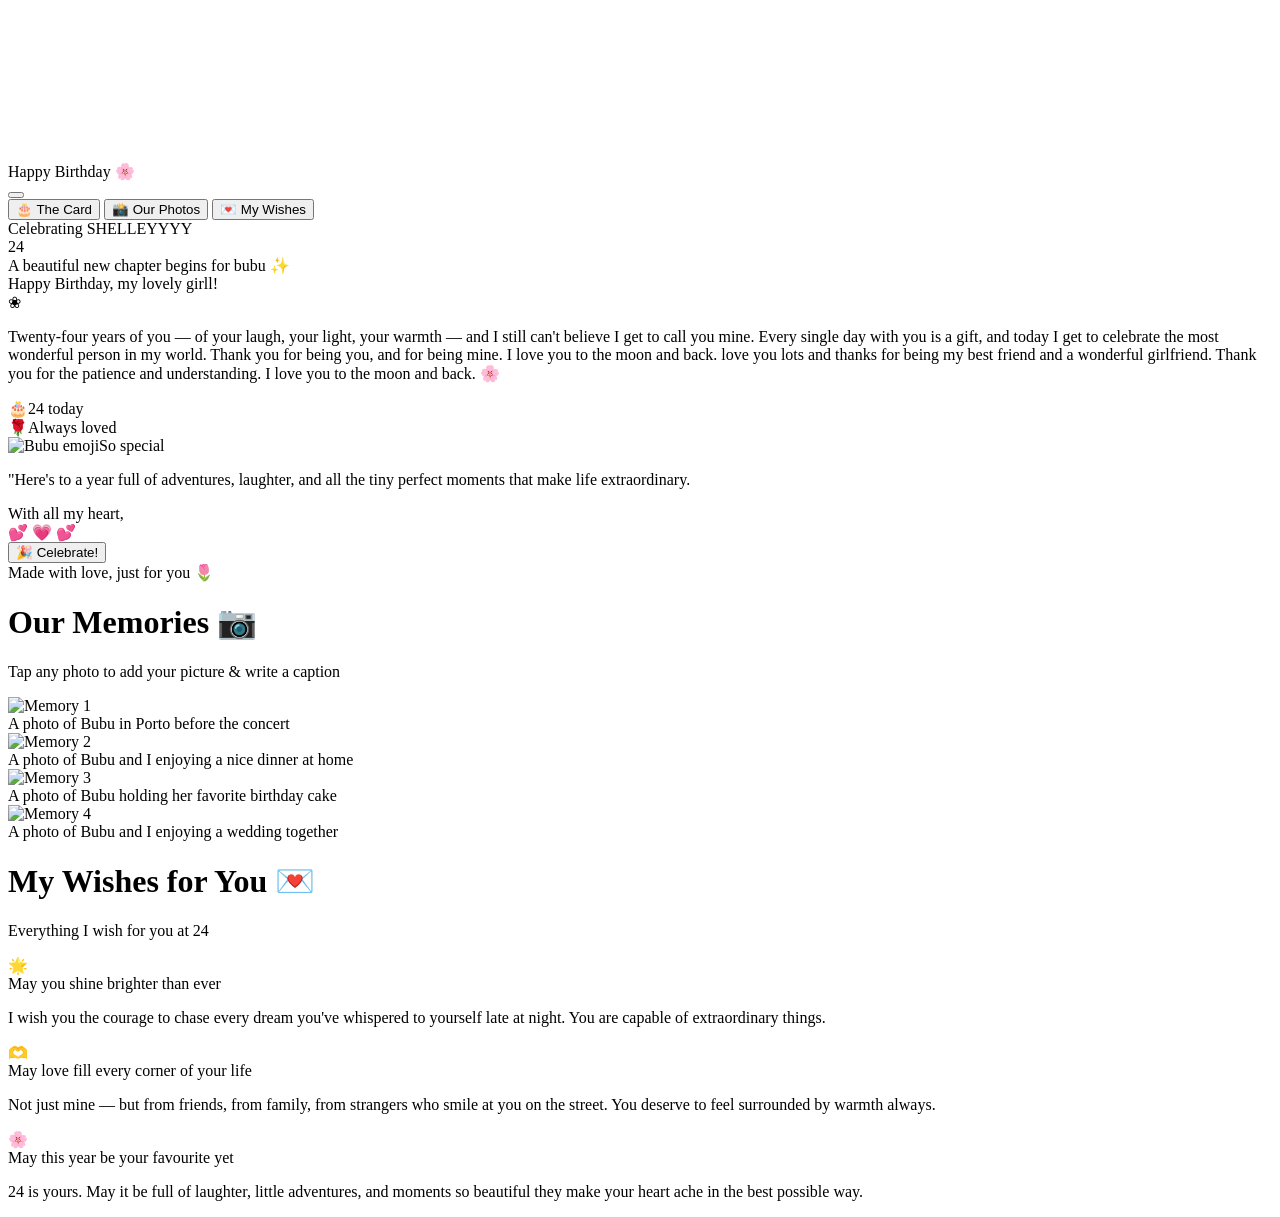
==== index.html @ 624eabfc "Add birthday celebration HTML structure This HTML file celebrates a 24th birthday with a card, galle" ====
<!DOCTYPE html>
<html lang="en">
<head>
  <meta charset="UTF-8" />
  <meta name="viewport" content="width=device-width, initial-scale=1.0"/>
  <title>Happy 24th Birthday 🎂</title>
  <link href="https://fonts.googleapis.com/css2?family=Playfair+Display:ital,wght@0,400;0,700;1,400&family=Dancing+Script:wght@600&family=Lato:wght@300;400&display=swap" rel="stylesheet"/>
  <script src="logic.js" defer></script>
  <link rel="stylesheet" href="style.css">
</head>
<body>

<canvas id="confetti-canvas"></canvas>

<!-- ══ NAV ══════════════════════════════════════ -->
<nav class="nav">
  <div class="nav-brand">Happy Birthday 🌸</div>
  <button class="burger" id="burgerBtn" aria-label="Open menu">
    <span></span><span></span><span></span>
  </button>
</nav>

<!-- ══ DRAWER ════════════════════════════════════ -->
<div class="drawer" id="drawer" role="dialog" aria-label="Navigation menu">
  <button class="drawer-item active" data-page="card">
    <span class="d-icon">🎂</span> The Card
  </button>
  <button class="drawer-item" data-page="gallery">
    <span class="d-icon">📸</span> Our Photos
  </button>
  <button class="drawer-item" data-page="wishes">
    <span class="d-icon">💌</span> My Wishes
  </button>
</div>

<!-- ══ PAGE: CARD ════════════════════════════════ -->
<div class="page active" id="page-card">
  <div class="card-wrapper">
    <div class="card">

      <!-- BANNER -->
      <div class="banner">
        <div class="circle c1"></div>
        <div class="circle c2"></div>
        <div class="circle c3"></div>
        <div class="age-label">Celebrating SHELLEYYYY</div>
        <div class="age-number">24</div>
        <div class="banner-sub">A beautiful new chapter begins for bubu ✨</div>
      </div>

      <!-- BODY -->
      <div class="card-body">

        <div class="greeting">Happy Birthday, my lovely girll!</div>

        <div class="divider"><span>❀</span></div>

        <p class="message">
          Twenty-four years of you — of your laugh, your light, your warmth —
          and I still can't believe I get to call you mine. Every single day
          with you is a gift, and today I get to celebrate the most wonderful
          person in my world. Thank you for being you, and for being mine. I love you to the moon and back.
          love you lots and thanks for being my best friend and a wonderful girlfriend. Thank you for the patience 
          and understanding. I love you to the moon and back.
          🌸
        </p>

        <div class="icons">
          <div class="icon-pill"><span class="emoji">🎂</span><span class="label">24 today</span></div>
          <div class="icon-pill"><span class="emoji">🌹</span><span class="label">Always loved</span></div>
          <div class="icon-pill"><img src="images/bubu_emoji.gif" alt="Bubu emoji" width="33" height="33"><span class="label">So special</span></div>
        </div>

        <div class="quote-box">
          <p><span class="quote-mark">"</span>Here's to a year full of adventures, laughter, and all the tiny perfect moments that make life extraordinary.</p>
        </div>

        <div class="sign-off">
          <div class="love">With all my heart,</div>
          <span class="hearts">💕 💗 💕</span>
        </div>

        <button class="btn-celebrate" id="celebrateBtn">🎉 Celebrate!</button>
      </div>

      <div class="card-footer">Made with love, just for you 🌷</div>

    </div>
  </div>
</div>

<!-- ══ PAGE: GALLERY ═════════════════════════════ -->
<div class="page" id="page-gallery">
  <div class="gallery-page">

    <div class="gallery-header">
      <h1>Our Memories 📷</h1>
      <p>Tap any photo to add your picture &amp; write a caption</p>
    </div>

    <div class="gallery-grid">

      <!-- slot 1 -->
      <div class="gallery-cell">
        <div class="photo-slot" id="slot-1">
          <div class="photo-ring" data-deco="💕"></div>
          <div class="photo-inner" id="inner-1">
            <img src="images/photo1.png" alt="Memory 1" />
            <div class="photo-caption"><span>A photo of Bubu in Porto before the concert</span></div>
          </div>
        </div>
      </div>

      <!-- slot 2 -->
      <div class="gallery-cell">
        <div class="photo-slot" id="slot-2">
          <div class="photo-ring" data-deco="🌷"></div>
          <div class="photo-inner" id="inner-2">
            <img src="images/photo2.png" alt="Memory 2" />
            <div class="photo-caption"><span>A photo of Bubu and I enjoying a nice dinner at home</span></div>
          </div>
        </div>
      </div>

      <!-- slot 3 -->
      <div class="gallery-cell">
        <div class="photo-slot" id="slot-3">
          <div class="photo-ring" data-deco="✨"></div>
          <div class="photo-inner" id="inner-3">
            <img src="images/photo3.png" alt="Memory 3" />
            <div class="photo-caption"><span>A photo of Bubu holding her favorite birthday cake</span></div>
          </div>
        </div>
      </div>

      <!-- slot 4 -->
      <div class="gallery-cell">
        <div class="photo-slot" id="slot-4">
          <div class="photo-ring" data-deco="🎀"></div>
          <div class="photo-inner" id="inner-4">
            <img src="images/photo4.png" alt="Memory 4" />
            <div class="photo-caption"><span>A photo of Bubu and I enjoying a wedding together</span></div>
          </div>
        </div>
      </div>

    </div>
  </div>
</div>

<!-- ══ PAGE: WISHES ══════════════════════════════ -->
<div class="page" id="page-wishes">
  <div class="wishes-page">
    <div class="wishes-header">
      <h1>My Wishes for You 💌</h1>
      <p>Everything I wish for you at 24</p>
    </div>
    <div class="wish-cards">
      <div class="wish-card">
        <div class="wish-emoji">🌟</div>
        <div class="wish-title">May you shine brighter than ever</div>
        <p class="wish-text">I wish you the courage to chase every dream you've whispered to yourself late at night. You are capable of extraordinary things.</p>
      </div>
      <div class="wish-card">
        <div class="wish-emoji">🫶</div>
        <div class="wish-title">May love fill every corner of your life</div>
        <p class="wish-text">Not just mine — but from friends, from family, from strangers who smile at you on the street. You deserve to feel surrounded by warmth always.</p>
      </div>
      <div class="wish-card">
        <div class="wish-emoji">🌸</div>
        <div class="wish-title">May this year be your favourite yet</div>
        <p class="wish-text">24 is yours. May it be full of laughter, little adventures, and moments so beautiful they make your heart ache in the best possible way.</p>
      </div>
    </div>
  </div>
</div>

</body>
</html>
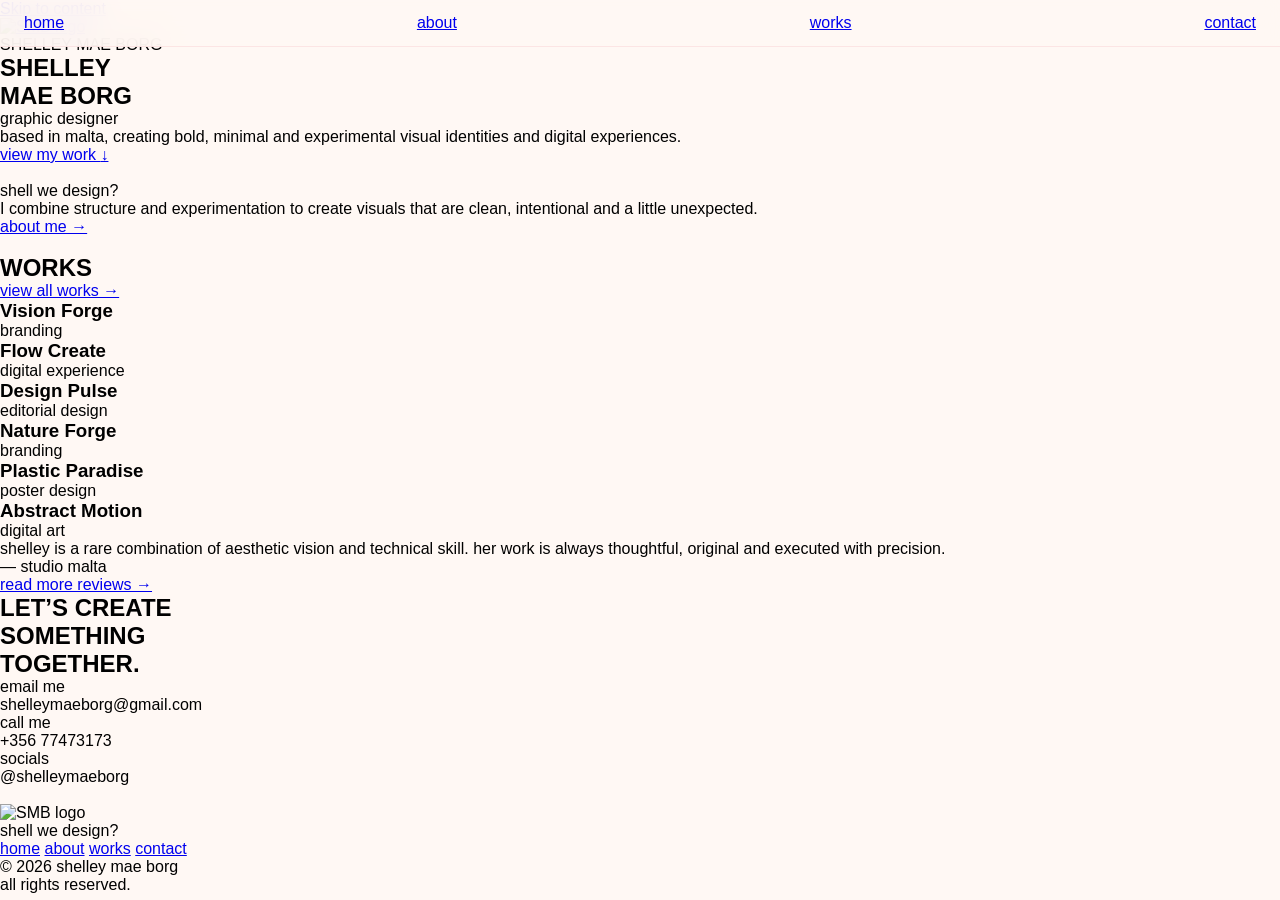
==== commit 8777d494: "Refactor index.html for personal branding" ====
--- a/index.html
+++ b/index.html
@@ -1,179 +1,195 @@
 <!DOCTYPE html>
 <html lang="en">
-<head>
-  <meta charset="UTF-8" />
-  <meta name="viewport" content="width=device-width, initial-scale=1.0"/>
-  <title>Happy 24th Birthday 🎂</title>
-  <link href="https://fonts.googleapis.com/css2?family=Playfair+Display:ital,wght@0,400;0,700;1,400&family=Dancing+Script:wght@600&family=Lato:wght@300;400&display=swap" rel="stylesheet"/>
-  <script src="logic.js" defer></script>
-  <link rel="stylesheet" href="style.css">
-</head>
-<body>
+  <head>
+    <meta charset="UTF-8" />
+    <meta name="viewport" content="width=device-width, initial-scale=1.0" />
+    <title>Shelley Mae Borg</title>
+    <link rel="icon" type="image/x-icon" href="/images/logo.png" />
+    <link rel="stylesheet" href="./style.css" />
+  </head>
+  <body>
+    <a class="skipLink" href="#home">Skip to content</a>
 
-<canvas id="confetti-canvas"></canvas>
+    <header class="siteHeader">
+      <div class="container headerInner">
+        <a class="brand" href="#home" data-scroll>
+          <img class="brandMark" src="./images/logo.png" alt="SMB logo" />
+        </a>
 
-<!-- ══ NAV ══════════════════════════════════════ -->
-<nav class="nav">
-  <div class="nav-brand">Happy Birthday 🌸</div>
-  <button class="burger" id="burgerBtn" aria-label="Open menu">
-    <span></span><span></span><span></span>
-  </button>
-</nav>
+        <nav class="nav" aria-label="Primary">
+          <a class="navLink" href="#home" data-scroll>home</a>
+          <a class="navLink" href="#about" data-scroll>about</a>
+          <a class="navLink" href="#works" data-scroll>works</a>
+          <a class="navLink" href="./contact.html">contact</a>
+        </nav>
+      </div>
+    </header>
 
-<!-- ══ DRAWER ════════════════════════════════════ -->
-<div class="drawer" id="drawer" role="dialog" aria-label="Navigation menu">
-  <button class="drawer-item active" data-page="card">
-    <span class="d-icon">🎂</span> The Card
-  </button>
-  <button class="drawer-item" data-page="gallery">
-    <span class="d-icon">📸</span> Our Photos
-  </button>
-  <button class="drawer-item" data-page="wishes">
-    <span class="d-icon">💌</span> My Wishes
-  </button>
-</div>
+    <main>
+      <section id="home" class="hero section">
+        <div class="container heroGrid">
+          <div class="heroCopy">
+            <p class="kicker">SHELLEY MAE BORG</p>
+            <h1 class="display">
+              SHELLEY<br />
+              MAE BORG
+            </h1>
+            <p class="subtitle">graphic designer</p>
 
-<!-- ══ PAGE: CARD ════════════════════════════════ -->
-<div class="page active" id="page-card">
-  <div class="card-wrapper">
-    <div class="card">
+            <p class="bodyText">
+              based in malta, creating bold, minimal and experimental visual identities and
+              digital experiences.
+            </p>
 
-      <!-- BANNER -->
-      <div class="banner">
-        <div class="circle c1"></div>
-        <div class="circle c2"></div>
-        <div class="circle c3"></div>
-        <div class="age-label">Celebrating SHELLEYYYY</div>
-        <div class="age-number">24</div>
-        <div class="banner-sub">A beautiful new chapter begins for bubu ✨</div>
-      </div>
+            <a class="ctaLink" href="#works" data-scroll>
+              view my work <span aria-hidden="true">↓</span>
+            </a>
+          </div>
 
-      <!-- BODY -->
-      <div class="card-body">
+          <div class="heroArt" aria-hidden="true">
+            <div class="pixelMotif">
+              <img src="./images/logo.png" alt="" />
+            </div>
+            <div class="accentSquares accentSquaresBlue"></div>
+          </div>
+        </div>
+      </section>
 
-        <div class="greeting">Happy Birthday, my lovely girll!</div>
+      <section id="about" class="about section">
+        <div class="container aboutGrid">
+          <div class="aboutCopy">
+            <p class="eyebrow">
+              <span class="eyebrowMark" aria-hidden="true"></span>
+              shell we design?
+            </p>
+            <p class="bodyText">
+              I combine structure and experimentation to create visuals that are clean,
+              intentional and a little unexpected.
+            </p>
 
-        <div class="divider"><span>❀</span></div>
+            <a class="textLink" href="#works" data-scroll>about me →</a>
+          </div>
 
-        <p class="message">
-          Twenty-four years of you — of your laugh, your light, your warmth —
-          and I still can't believe I get to call you mine. Every single day
-          with you is a gift, and today I get to celebrate the most wonderful
-          person in my world. Thank you for being you, and for being mine. I love you to the moon and back.
-          love you lots and thanks for being my best friend and a wonderful girlfriend. Thank you for the patience 
-          and understanding. I love you to the moon and back.
-          🌸
-        </p>
+          <div class="aboutMedia">
+            <div class="portraitPlaceholder" role="img" aria-label="Portrait placeholder"></div>
+            <div class="pixelOverlay" aria-hidden="true">
+              <img src="./images/logo.png" alt="" />
+            </div>
+          </div>
+        </div>
+      </section>
 
-        <div class="icons">
-          <div class="icon-pill"><span class="emoji">🎂</span><span class="label">24 today</span></div>
-          <div class="icon-pill"><span class="emoji">🌹</span><span class="label">Always loved</span></div>
-          <div class="icon-pill"><img src="images/bubu_emoji.gif" alt="Bubu emoji" width="33" height="33"><span class="label">So special</span></div>
+      <section id="works" class="works section">
+        <div class="container">
+          <div class="sectionHeader">
+            <h2 class="sectionTitle">WORKS</h2>
+            <a class="textLink" href="#works" data-scroll>view all works →</a>
+          </div>
+
+          <div class="worksGrid" aria-label="Work projects">
+            <article class="workCard" tabindex="0">
+              <div class="workThumb thumbA" role="img" aria-label="Project thumbnail placeholder"></div>
+              <h3 class="workTitle">Vision Forge</h3>
+              <p class="workMeta">branding</p>
+            </article>
+
+            <article class="workCard" tabindex="0">
+              <div class="workThumb thumbB" role="img" aria-label="Project thumbnail placeholder"></div>
+              <h3 class="workTitle">Flow Create</h3>
+              <p class="workMeta">digital experience</p>
+            </article>
+
+            <article class="workCard" tabindex="0">
+              <div class="workThumb thumbC" role="img" aria-label="Project thumbnail placeholder"></div>
+              <h3 class="workTitle">Design Pulse</h3>
+              <p class="workMeta">editorial design</p>
+            </article>
+
+            <article class="workCard" tabindex="0">
+              <div class="workThumb thumbD" role="img" aria-label="Project thumbnail placeholder"></div>
+              <h3 class="workTitle">Nature Forge</h3>
+              <p class="workMeta">branding</p>
+            </article>
+
+            <article class="workCard" tabindex="0">
+              <div class="workThumb thumbE" role="img" aria-label="Project thumbnail placeholder"></div>
+              <h3 class="workTitle">Plastic Paradise</h3>
+              <p class="workMeta">poster design</p>
+            </article>
+
+            <article class="workCard" tabindex="0">
+              <div class="workThumb thumbF" role="img" aria-label="Project thumbnail placeholder"></div>
+              <h3 class="workTitle">Abstract Motion</h3>
+              <p class="workMeta">digital art</p>
+            </article>
+          </div>
+        </div>
+      </section>
+
+      <section class="quoteBand section" aria-label="Testimonial">
+        <div class="container quoteInner">
+          <blockquote class="quote">
+            shelley is a rare combination of aesthetic vision and technical skill.
+            her work is always thoughtful, original and executed with precision.
+          </blockquote>
+          <div class="quoteByline">— studio malta</div>
+          <a class="quoteLink" href="#about" data-scroll>read more reviews →</a>
+        </div>
+      </section>
+
+      <section class="cta section" aria-label="Call to action">
+        <div class="container ctaGrid">
+          <h2 class="ctaTitle displaySmall">
+            LET’S CREATE<br />
+            SOMETHING<br />
+            TOGETHER.
+          </h2>
+
+          <div class="ctaDetails">
+            <div class="ctaRow">
+              <div class="ctaLabel">email me</div>
+              <div class="ctaValue">shelleymaeborg@gmail.com</div>
+            </div>
+            <div class="ctaRow">
+              <div class="ctaLabel">call me</div>
+              <div class="ctaValue">+356 77473173</div>
+            </div>
+            <div class="ctaRow">
+              <div class="ctaLabel">socials</div>
+              <div class="ctaValue">@shelleymaeborg</div>
+            </div>
+          </div>
+
+          <div class="ctaMotif" aria-hidden="true">
+            <div class="pixelMotif pixelMotifSmall">
+              <img src="./images/logo.png" alt="" />
+            </div>
+          </div>
+        </div>
+      </section>
+    </main>
+
+    <footer class="siteFooter">
+      <div class="container footerInner">
+        <div class="footerLeft">
+          <img class="footerMark" src="./images/logo.png" alt="SMB logo" />
+          <div class="footerTagline">shell we design?</div>
         </div>
 
-        <div class="quote-box">
-          <p><span class="quote-mark">"</span>Here's to a year full of adventures, laughter, and all the tiny perfect moments that make life extraordinary.</p>
-        </div>
+        <nav class="footerNav" aria-label="Footer">
+          <a class="footerLink" href="#home" data-scroll>home</a>
+          <a class="footerLink" href="#about" data-scroll>about</a>
+          <a class="footerLink" href="#works" data-scroll>works</a>
+          <a class="footerLink" href="./contact.html">contact</a>
+        </nav>
 
-        <div class="sign-off">
-          <div class="love">With all my heart,</div>
-          <span class="hearts">💕 💗 💕</span>
-        </div>
-
-        <button class="btn-celebrate" id="celebrateBtn">🎉 Celebrate!</button>
-      </div>
-
-      <div class="card-footer">Made with love, just for you 🌷</div>
-
-    </div>
-  </div>
-</div>
-
-<!-- ══ PAGE: GALLERY ═════════════════════════════ -->
-<div class="page" id="page-gallery">
-  <div class="gallery-page">
-
-    <div class="gallery-header">
-      <h1>Our Memories 📷</h1>
-      <p>Tap any photo to add your picture &amp; write a caption</p>
-    </div>
-
-    <div class="gallery-grid">
-
-      <!-- slot 1 -->
-      <div class="gallery-cell">
-        <div class="photo-slot" id="slot-1">
-          <div class="photo-ring" data-deco="💕"></div>
-          <div class="photo-inner" id="inner-1">
-            <img src="images/photo1.png" alt="Memory 1" />
-            <div class="photo-caption"><span>A photo of Bubu in Porto before the concert</span></div>
-          </div>
+        <div class="footerRight">
+          <div class="footerLegal">© 2026 shelley mae borg</div>
+          <div class="footerLegal">all rights reserved.</div>
         </div>
       </div>
+    </footer>
 
-      <!-- slot 2 -->
-      <div class="gallery-cell">
-        <div class="photo-slot" id="slot-2">
-          <div class="photo-ring" data-deco="🌷"></div>
-          <div class="photo-inner" id="inner-2">
-            <img src="images/photo2.png" alt="Memory 2" />
-            <div class="photo-caption"><span>A photo of Bubu and I enjoying a nice dinner at home</span></div>
-          </div>
-        </div>
-      </div>
-
-      <!-- slot 3 -->
-      <div class="gallery-cell">
-        <div class="photo-slot" id="slot-3">
-          <div class="photo-ring" data-deco="✨"></div>
-          <div class="photo-inner" id="inner-3">
-            <img src="images/photo3.png" alt="Memory 3" />
-            <div class="photo-caption"><span>A photo of Bubu holding her favorite birthday cake</span></div>
-          </div>
-        </div>
-      </div>
-
-      <!-- slot 4 -->
-      <div class="gallery-cell">
-        <div class="photo-slot" id="slot-4">
-          <div class="photo-ring" data-deco="🎀"></div>
-          <div class="photo-inner" id="inner-4">
-            <img src="images/photo4.png" alt="Memory 4" />
-            <div class="photo-caption"><span>A photo of Bubu and I enjoying a wedding together</span></div>
-          </div>
-        </div>
-      </div>
-
-    </div>
-  </div>
-</div>
-
-<!-- ══ PAGE: WISHES ══════════════════════════════ -->
-<div class="page" id="page-wishes">
-  <div class="wishes-page">
-    <div class="wishes-header">
-      <h1>My Wishes for You 💌</h1>
-      <p>Everything I wish for you at 24</p>
-    </div>
-    <div class="wish-cards">
-      <div class="wish-card">
-        <div class="wish-emoji">🌟</div>
-        <div class="wish-title">May you shine brighter than ever</div>
-        <p class="wish-text">I wish you the courage to chase every dream you've whispered to yourself late at night. You are capable of extraordinary things.</p>
-      </div>
-      <div class="wish-card">
-        <div class="wish-emoji">🫶</div>
-        <div class="wish-title">May love fill every corner of your life</div>
-        <p class="wish-text">Not just mine — but from friends, from family, from strangers who smile at you on the street. You deserve to feel surrounded by warmth always.</p>
-      </div>
-      <div class="wish-card">
-        <div class="wish-emoji">🌸</div>
-        <div class="wish-title">May this year be your favourite yet</div>
-        <p class="wish-text">24 is yours. May it be full of laughter, little adventures, and moments so beautiful they make your heart ache in the best possible way.</p>
-      </div>
-    </div>
-  </div>
-</div>
-
-</body>
+    <script src="./functions.js"></script>
+  </body>
 </html>
--- a/style.css
+++ b/style.css
@@ -0,0 +1,580 @@
+*, *::before, *::after { margin: 0; padding: 0; box-sizing: border-box; }
+
+    :root {
+      --rose:     #e8637a;
+      --blush:    #f4b8c4;
+      --cream:    #fff8f4;
+      --gold:     #d4a853;
+      --deep:     #3b1a2c;
+      --soft:     #f9e8ee;
+    }
+
+    html, body {
+      min-height: 100%;
+      background: var(--cream);
+      font-family: 'Lato', sans-serif;
+      overflow-x: hidden;
+    }
+
+    /* ─── CONFETTI CANVAS ─────────────────────────── */
+    #confetti-canvas {
+      position: fixed;
+      inset: 0;
+      pointer-events: none;
+      z-index: 999;
+    }
+
+    /* ════════════════════════════════════════════
+       NAV + BURGER
+    ════════════════════════════════════════════ */
+    .nav {
+      position: fixed;
+      top: 0; left: 0; right: 0;
+      z-index: 500;
+      display: flex;
+      justify-content: space-between;
+      align-items: center;
+      padding: 14px 24px;
+      background: rgba(255,248,244,.92);
+      backdrop-filter: blur(14px);
+      -webkit-backdrop-filter: blur(14px);
+      border-bottom: 1px solid rgba(232,99,122,.13);
+    }
+
+    .nav-brand {
+      font-family: 'Dancing Script', cursive;
+      font-size: 1.35rem;
+      color: var(--rose);
+      pointer-events: none;
+    }
+
+    .burger {
+      display: flex;
+      flex-direction: column;
+      justify-content: space-between;
+      width: 28px; height: 20px;
+      background: none; border: none;
+      cursor: pointer; padding: 0;
+      z-index: 600;
+    }
+    .burger span {
+      display: block; height: 2.5px;
+      border-radius: 99px;
+      background: var(--rose);
+      transition: transform .35s cubic-bezier(.4,0,.2,1), opacity .25s, width .3s;
+      transform-origin: center;
+    }
+    .burger span:nth-child(2) { width: 70%; align-self: flex-end; }
+    .burger.open span:nth-child(1) { transform: translateY(8.75px) rotate(45deg); }
+    .burger.open span:nth-child(2) { opacity: 0; width: 0; }
+    .burger.open span:nth-child(3) { transform: translateY(-8.75px) rotate(-45deg); }
+
+    /* full-screen drawer */
+    .drawer {
+      position: fixed;
+      inset: 0; z-index: 490;
+      display: flex; flex-direction: column;
+      justify-content: center; align-items: center;
+      gap: 8px;
+      background: rgba(255,248,244,.97);
+      backdrop-filter: blur(20px);
+      -webkit-backdrop-filter: blur(20px);
+      opacity: 0; pointer-events: none;
+      transition: opacity .35s;
+    }
+    .drawer.open { opacity: 1; pointer-events: all; }
+
+    .drawer-item {
+      font-family: 'Dancing Script', cursive;
+      font-size: clamp(1.8rem, 7vw, 2.8rem);
+      color: var(--deep);
+      background: none; border: none;
+      cursor: pointer;
+      padding: 10px 32px;
+      border-radius: 99px;
+      display: flex; align-items: center; gap: 14px;
+      opacity: 0; transform: translateY(24px);
+      transition: opacity .35s, transform .35s, background .2s, color .2s;
+    }
+    .drawer.open .drawer-item { opacity: 1; transform: none; }
+    .drawer.open .drawer-item:nth-child(1) { transition-delay: .07s; }
+    .drawer.open .drawer-item:nth-child(2) { transition-delay: .13s; }
+    .drawer.open .drawer-item:nth-child(3) { transition-delay: .19s; }
+    .drawer-item:hover { background: var(--soft); color: var(--rose); }
+    .drawer-item.active { color: var(--rose); }
+    .d-icon { font-size: 1.4rem; }
+
+    /* ════════════════════════════════════════════
+       PAGES
+    ════════════════════════════════════════════ */
+    .page { display: none; min-height: 100vh; padding-top: 60px; }
+    .page.active { display: block; }
+
+    /* ─── CARD WRAPPER ────────────────────────────── */
+    .card-wrapper {
+      min-height: calc(100vh - 60px);
+      display: flex;
+      align-items: center;
+      justify-content: center;
+      padding: 24px 16px;
+      position: relative;
+    }
+
+    /* floating petals bg */
+    .card-wrapper::before {
+      content: '';
+      position: fixed;
+      inset: 0;
+      background:
+        radial-gradient(ellipse at 20% 10%, rgba(232,99,122,.12) 0%, transparent 55%),
+        radial-gradient(ellipse at 85% 80%, rgba(212,168,83,.10) 0%, transparent 55%),
+        radial-gradient(ellipse at 60% 50%, rgba(244,184,196,.08) 0%, transparent 60%);
+      pointer-events: none;
+      z-index: 0;
+    }
+
+    /* ─── CARD ────────────────────────────────────── */
+    .card {
+      position: relative;
+      z-index: 1;
+      background: #fff;
+      border-radius: 32px;
+      max-width: 520px;
+      width: 100%;
+      box-shadow:
+        0 4px 24px rgba(232,99,122,.15),
+        0 1px 4px rgba(59,26,44,.06),
+        inset 0 0 0 1.5px rgba(232,99,122,.18);
+      overflow: hidden;
+      animation: cardIn .9s cubic-bezier(.22,1,.36,1) both;
+    }
+
+    @keyframes cardIn {
+      from { opacity:0; transform: translateY(40px) scale(.96); }
+      to   { opacity:1; transform: none; }
+    }
+
+    /* ─── TOP BANNER ──────────────────────────────── */
+    .banner {
+      background: linear-gradient(135deg, var(--rose) 0%, #c4435e 100%);
+      padding: 48px 40px 36px;
+      text-align: center;
+      position: relative;
+      overflow: hidden;
+    }
+
+    .banner::after {
+      content: '';
+      position: absolute;
+      bottom: -2px; left: 0; right: 0;
+      height: 32px;
+      background: #fff;
+      border-radius: 50% 50% 0 0 / 100% 100% 0 0;
+    }
+
+    /* decorative circles */
+    .banner .circle {
+      position: absolute;
+      border-radius: 50%;
+      background: rgba(255,255,255,.08);
+    }
+    .banner .c1 { width:180px; height:180px; top:-60px; left:-50px; }
+    .banner .c2 { width:120px; height:120px; top:-20px; right:-30px; }
+    .banner .c3 { width:80px;  height:80px;  bottom:20px; left:30px; }
+
+    .age-label {
+      display: inline-block;
+      background: rgba(255,255,255,.18);
+      border: 1.5px solid rgba(255,255,255,.4);
+      color: #fff;
+      font-family: 'Lato', sans-serif;
+      font-size: .72rem;
+      font-weight: 400;
+      letter-spacing: .2em;
+      text-transform: uppercase;
+      padding: 5px 16px;
+      border-radius: 99px;
+      margin-bottom: 20px;
+      animation: fadeUp .7s .3s both;
+    }
+
+    .age-number {
+      font-family: 'Dancing Script', cursive;
+      font-size: clamp(5rem, 20vw, 7.5rem);
+      color: #fff;
+      line-height: 1;
+      text-shadow: 0 4px 20px rgba(0,0,0,.18);
+      animation: popIn .8s .4s cubic-bezier(.34,1.56,.64,1) both;
+    }
+
+    .banner-sub {
+      font-family: 'Playfair Display', serif;
+      font-style: italic;
+      color: rgba(255,255,255,.85);
+      font-size: 1rem;
+      margin-top: 10px;
+      animation: fadeUp .7s .5s both;
+    }
+
+    /* ─── BODY ────────────────────────────────────── */
+    .card-body {
+      padding: 40px 40px 48px;
+    }
+
+    .greeting {
+      font-family: 'Dancing Script', cursive;
+      font-size: clamp(1.7rem, 6vw, 2.4rem);
+      color: var(--rose);
+      text-align: center;
+      margin-bottom: 8px;
+      animation: fadeUp .7s .6s both;
+    }
+
+    .divider {
+      display: flex;
+      align-items: center;
+      gap: 12px;
+      margin: 0 auto 28px;
+      width: fit-content;
+      animation: fadeUp .7s .65s both;
+    }
+    .divider span { font-size: 1.1rem; color: var(--gold); }
+    .divider::before, .divider::after {
+      content: '';
+      width: 48px; height: 1px;
+      background: linear-gradient(90deg, transparent, var(--blush));
+    }
+    .divider::after { background: linear-gradient(90deg, var(--blush), transparent); }
+
+    .message {
+      font-family: 'Playfair Display', serif;
+      font-size: clamp(.95rem, 3vw, 1.08rem);
+      color: var(--deep);
+      line-height: 1.85;
+      text-align: center;
+      opacity: .88;
+      animation: fadeUp .7s .7s both;
+    }
+
+    /* ─── ICONS ROW ───────────────────────────────── */
+    .icons {
+      display: flex;
+      justify-content: center;
+      gap: 18px;
+      margin: 32px 0 28px;
+      animation: fadeUp .7s .75s both;
+    }
+
+    .icon-pill {
+      display: flex;
+      flex-direction: column;
+      align-items: center;
+      gap: 6px;
+      background: var(--soft);
+      border-radius: 18px;
+      padding: 16px 20px;
+      border: 1px solid rgba(232,99,122,.15);
+      transition: transform .2s, box-shadow .2s;
+      cursor: default;
+    }
+    .icon-pill:hover {
+      transform: translateY(-4px);
+      box-shadow: 0 8px 20px rgba(232,99,122,.18);
+    }
+    .icon-pill .emoji { font-size: 1.6rem; }
+    .icon-pill .label {
+      font-size: .65rem;
+      letter-spacing: .1em;
+      text-transform: uppercase;
+      color: var(--rose);
+      font-weight: 400;
+    }
+
+    /* ─── QUOTE ───────────────────────────────────── */
+    .quote-box {
+      background: linear-gradient(135deg, #fff0f3, #fff8f0);
+      border-left: 3px solid var(--rose);
+      border-radius: 0 16px 16px 0;
+      padding: 20px 24px;
+      margin-bottom: 32px;
+      animation: fadeUp .7s .8s both;
+    }
+    .quote-box p {
+      font-family: 'Playfair Display', serif;
+      font-style: italic;
+      color: var(--deep);
+      font-size: .95rem;
+      line-height: 1.7;
+      opacity: .8;
+    }
+    .quote-box .quote-mark { color: var(--blush); font-size: 2.5rem; line-height: 0; vertical-align: -10px; }
+
+    /* ─── SIGN OFF ────────────────────────────────── */
+    .sign-off {
+      text-align: center;
+      animation: fadeUp .7s .85s both;
+    }
+    .sign-off .love {
+      font-family: 'Dancing Script', cursive;
+      font-size: 1.5rem;
+      color: var(--rose);
+    }
+    .sign-off .hearts { font-size: 1.3rem; letter-spacing: 4px; display: block; margin-top: 6px; }
+
+    /* ─── CONFETTI BURST BUTTON ───────────────────── */
+    .btn-celebrate {
+      display: block;
+      margin: 36px auto 0;
+      background: linear-gradient(135deg, var(--rose), #c4435e);
+      color: #fff;
+      border: none;
+      border-radius: 99px;
+      padding: 14px 40px;
+      font-family: 'Lato', sans-serif;
+      font-size: .9rem;
+      font-weight: 400;
+      letter-spacing: .12em;
+      text-transform: uppercase;
+      cursor: pointer;
+      box-shadow: 0 6px 20px rgba(232,99,122,.35);
+      transition: transform .2s, box-shadow .2s;
+      animation: fadeUp .7s .9s both;
+    }
+    .btn-celebrate:hover {
+      transform: translateY(-2px) scale(1.03);
+      box-shadow: 0 10px 28px rgba(232,99,122,.45);
+    }
+    .btn-celebrate:active { transform: scale(.97); }
+
+    /* ─── FOOTER ──────────────────────────────────── */
+    .card-footer {
+      background: var(--soft);
+      border-top: 1px solid rgba(232,99,122,.1);
+      padding: 18px 40px;
+      text-align: center;
+      font-size: .72rem;
+      letter-spacing: .15em;
+      text-transform: uppercase;
+      color: var(--rose);
+      opacity: .7;
+      animation: fadeUp .7s .95s both;
+    }
+
+    /* ─── KEYFRAMES ───────────────────────────────── */
+    @keyframes fadeUp {
+      from { opacity:0; transform: translateY(20px); }
+      to   { opacity:1; transform: none; }
+    }
+    @keyframes popIn {
+      from { opacity:0; transform: scale(.5); }
+      to   { opacity:1; transform: scale(1); }
+    }
+
+    /* ════════════════════════════════════════════
+       PAGE 2 — GALLERY
+    ════════════════════════════════════════════ */
+    .gallery-page {
+      padding: 80px 20px 60px;
+      max-width: 680px;
+      margin: 0 auto;
+    }
+
+    .gallery-header {
+      text-align: center;
+      margin-bottom: 36px;
+      animation: fadeUp .6s .1s both;
+    }
+    .gallery-header h1 {
+      font-family: 'Dancing Script', cursive;
+      font-size: clamp(2rem, 8vw, 3rem);
+      color: var(--rose);
+    }
+    .gallery-header p {
+      font-family: 'Playfair Display', serif;
+      font-style: italic;
+      color: var(--deep); opacity: .55;
+      margin-top: 6px; font-size: .92rem;
+    }
+
+    /* 2×2 grid */
+    .gallery-grid {
+      display: grid;
+      grid-template-columns: 1fr 1fr;
+      gap: 28px;
+    }
+
+    .gallery-cell {
+      display: flex;
+      flex-direction: column;
+      gap: 10px;
+      animation: fadeUp .6s both;
+    }
+    .gallery-cell:nth-child(1) { animation-delay: .15s; }
+    .gallery-cell:nth-child(2) { animation-delay: .22s; }
+    .gallery-cell:nth-child(3) { animation-delay: .29s; }
+    .gallery-cell:nth-child(4) { animation-delay: .36s; }
+
+    .photo-slot {
+      position: relative;
+      aspect-ratio: 1 / 1;
+      border-radius: 20px;
+    }
+
+    /* gradient border ring */
+    .photo-ring {
+      position: absolute;
+      inset: -5px;
+      border-radius: 25px;
+      z-index: 0;
+      transition: transform .35s cubic-bezier(.34,1.56,.64,1), inset .3s;
+    }
+    .gallery-cell:nth-child(1) .photo-ring { background: linear-gradient(135deg, #e8637a, #f4b8c4, #d4a853); }
+    .gallery-cell:nth-child(2) .photo-ring { background: linear-gradient(225deg, #d4a853, #f9c6d0, #e8637a); }
+    .gallery-cell:nth-child(3) .photo-ring { background: linear-gradient(45deg,  #f4b8c4, #c4435e, #d4a853); }
+    .gallery-cell:nth-child(4) .photo-ring { background: linear-gradient(315deg, #e8637a, #d4a853, #f4b8c4); }
+
+    /* white mat inside ring */
+    .photo-ring::after {
+      content: '';
+      position: absolute;
+      inset: 4px;
+      border-radius: 22px;
+      background: #fff;
+    }
+
+    /* corner deco emoji */
+    .photo-ring::before {
+      content: attr(data-deco);
+      position: absolute;
+      z-index: 10;
+      font-size: .9rem;
+      top: -10px; right: -8px;
+      filter: drop-shadow(0 1px 3px rgba(0,0,0,.15));
+    }
+
+    .photo-slot:hover .photo-ring { inset: -8px; }
+    .gallery-cell:nth-child(1) .photo-slot:hover .photo-ring { transform: rotate(-2.5deg); }
+    .gallery-cell:nth-child(2) .photo-slot:hover .photo-ring { transform: rotate(2.5deg); }
+    .gallery-cell:nth-child(3) .photo-slot:hover .photo-ring { transform: rotate(2.5deg); }
+    .gallery-cell:nth-child(4) .photo-slot:hover .photo-ring { transform: rotate(-2.5deg); }
+
+    .photo-inner {
+      position: relative; z-index: 2;
+      width: 100%; height: 100%;
+      border-radius: 18px; overflow: hidden;
+      background: var(--soft);
+      display: flex; flex-direction: column;
+      align-items: center; justify-content: center;
+      gap: 10px;
+    }
+    .photo-inner img {
+      position: absolute; inset: 0;
+      width: 100%; height: 100%;
+      object-fit: cover; border-radius: 18px; display: block;
+    }
+
+    .ph-icon  { font-size: 2.2rem; opacity: .4; }
+    .ph-text  {
+      font-size: .68rem; letter-spacing: .12em;
+      text-transform: uppercase; color: var(--rose);
+      opacity: .45; text-align: center; padding: 0 10px;
+    }
+
+    /* caption overlay on hover */
+    .photo-caption {
+      position: absolute; bottom:0; left:0; right:0; z-index: 5;
+      background: linear-gradient(to top, rgba(59,26,44,.72) 0%, transparent 100%);
+      border-radius: 0 0 18px 18px;
+      padding: 22px 12px 10px;
+      opacity: 0; transform: translateY(5px);
+      transition: opacity .25s, transform .25s;
+    }
+    .photo-slot:hover .photo-caption { opacity: 1; transform: none; }
+    .photo-caption span {
+      font-family: 'Dancing Script', cursive;
+      color: #fff; font-size: 1rem;
+      display: block; text-align: center;
+    }
+
+    /* hidden file input over the slot */
+    .upload-label {
+      position: absolute; inset: 0; z-index: 6;
+      border-radius: 18px; cursor: pointer;
+    }
+    .upload-label input[type="file"] {
+      position: absolute; inset: 0;
+      opacity: 0; width: 100%; height: 100%;
+      cursor: pointer;
+    }
+
+    /* caption text input below slot */
+    .caption-input {
+      display: block; width: 100%;
+      border: none;
+      border-bottom: 1.5px solid rgba(232,99,122,.28);
+      background: transparent;
+      font-family: 'Dancing Script', cursive;
+      font-size: 1rem; color: var(--rose);
+      text-align: center; padding: 4px 0;
+      outline: none;
+      transition: border-color .2s;
+    }
+    .caption-input::placeholder { color: rgba(232,99,122,.35); }
+    .caption-input:focus { border-color: var(--rose); }
+
+    .gallery-hint {
+      text-align: center; margin-top: 32px;
+      font-size: .72rem; letter-spacing: .14em;
+      text-transform: uppercase; color: var(--rose); opacity: .4;
+      animation: fadeUp .6s .5s both;
+    }
+
+    /* ════════════════════════════════════════════
+       PAGE 3 — WISHES
+    ════════════════════════════════════════════ */
+    .wishes-page {
+      padding: 80px 20px 60px;
+      max-width: 560px; margin: 0 auto;
+    }
+    .wishes-header {
+      text-align: center; margin-bottom: 36px;
+      animation: fadeUp .6s .1s both;
+    }
+    .wishes-header h1 {
+      font-family: 'Dancing Script', cursive;
+      font-size: clamp(2rem, 8vw, 3rem); color: var(--rose);
+    }
+    .wishes-header p {
+      font-family: 'Playfair Display', serif; font-style: italic;
+      color: var(--deep); opacity: .55; margin-top: 6px; font-size: .92rem;
+    }
+    .wish-cards { display: flex; flex-direction: column; gap: 18px; }
+    .wish-card {
+      background: #fff; border-radius: 20px;
+      padding: 24px 28px;
+      box-shadow: 0 3px 16px rgba(232,99,122,.1);
+      border: 1px solid rgba(232,99,122,.12);
+      animation: fadeUp .6s both;
+    }
+    .wish-card:nth-child(1) { animation-delay: .12s; }
+    .wish-card:nth-child(2) { animation-delay: .22s; }
+    .wish-card:nth-child(3) { animation-delay: .32s; }
+    .wish-emoji { font-size: 1.8rem; margin-bottom: 10px; }
+    .wish-title { font-family:'Dancing Script',cursive; font-size:1.3rem; color:var(--rose); margin-bottom:6px; }
+    .wish-text  {
+      font-family:'Playfair Display',serif; font-size:.92rem;
+      color:var(--deep); opacity:.75; line-height:1.7; font-style:italic;
+    }
+
+    /* ─── MOBILE ──────────────────────────────────── */
+    @media (max-width: 480px) {
+      .card { border-radius: 24px; }
+      .banner { padding: 36px 24px 28px; }
+      .card-body { padding: 28px 24px 36px; }
+      .icons { gap: 10px; }
+      .icon-pill { padding: 12px 14px; }
+      .card-footer { padding: 16px 24px; }
+      .quote-box { padding: 16px 18px; }
+      .gallery-grid { gap: 16px; }
+      .photo-ring::before { font-size: .75rem; top: -8px; right: -6px; }
+    }
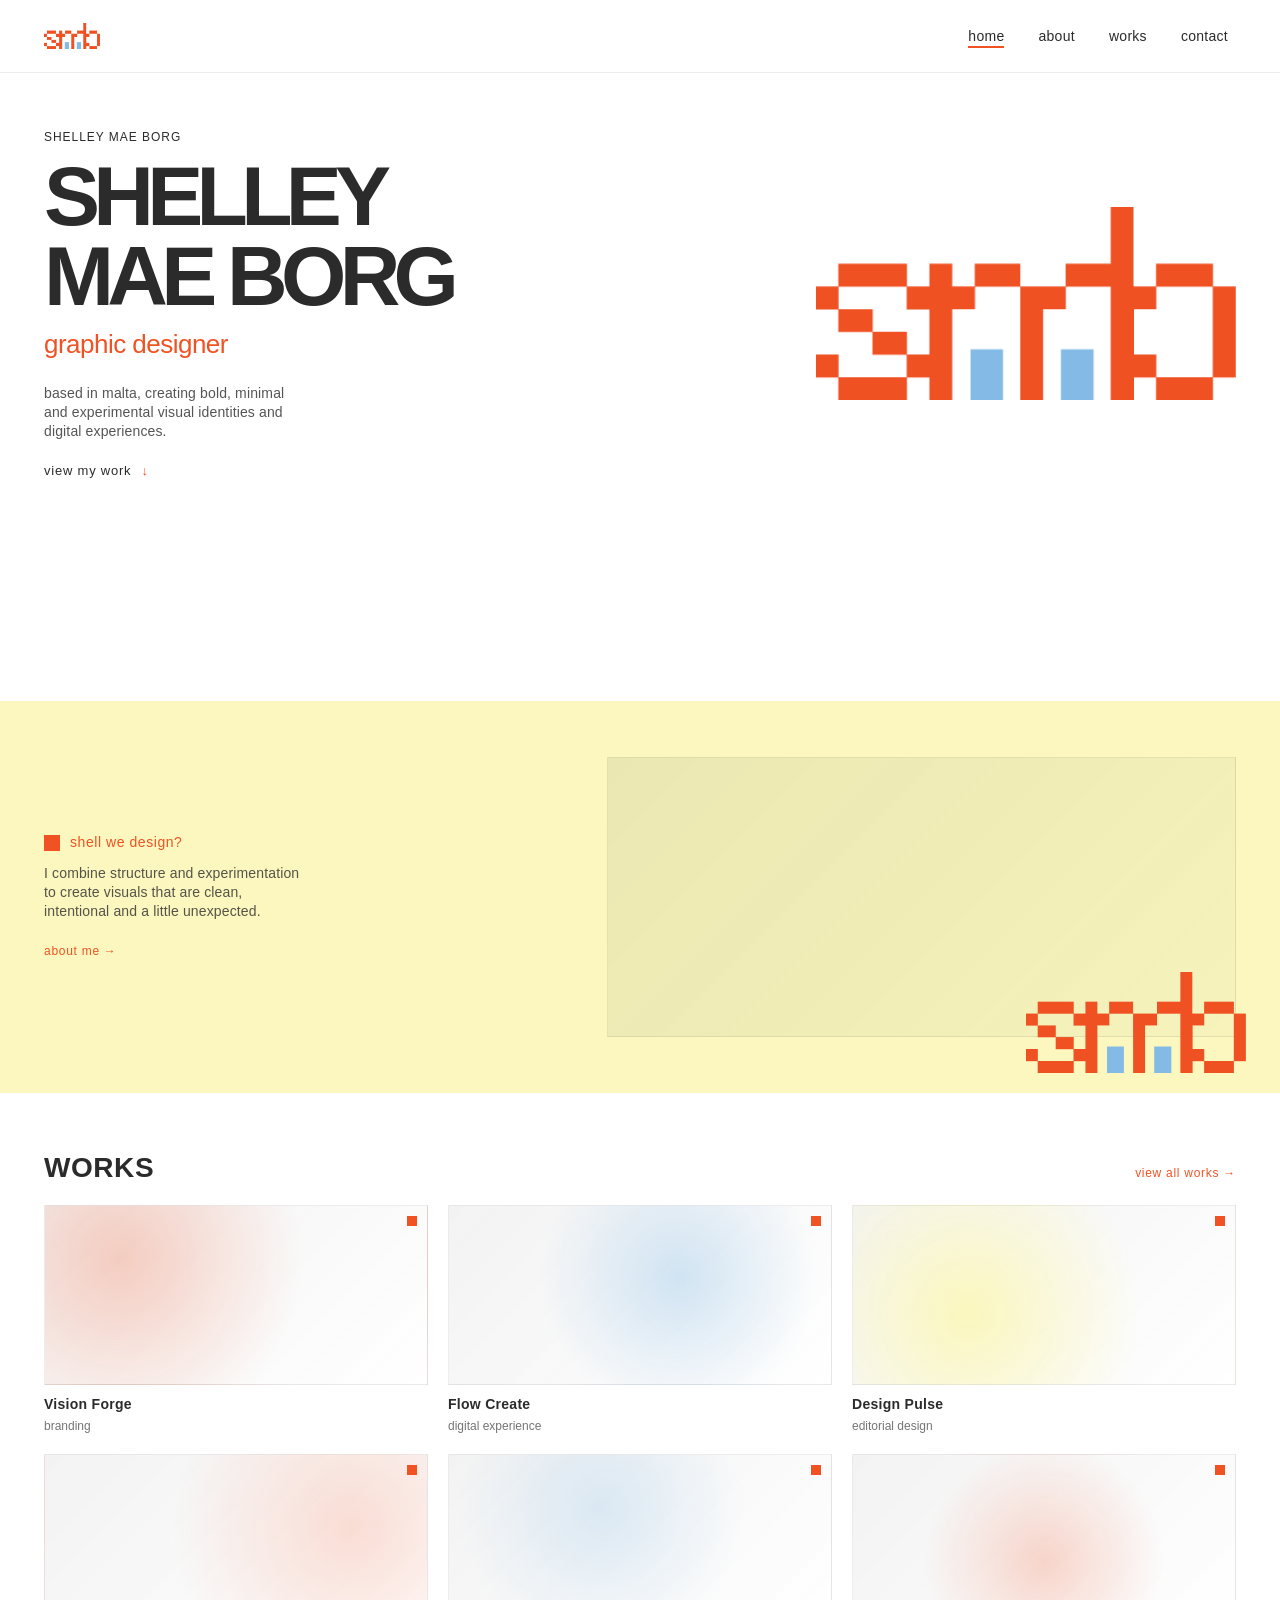
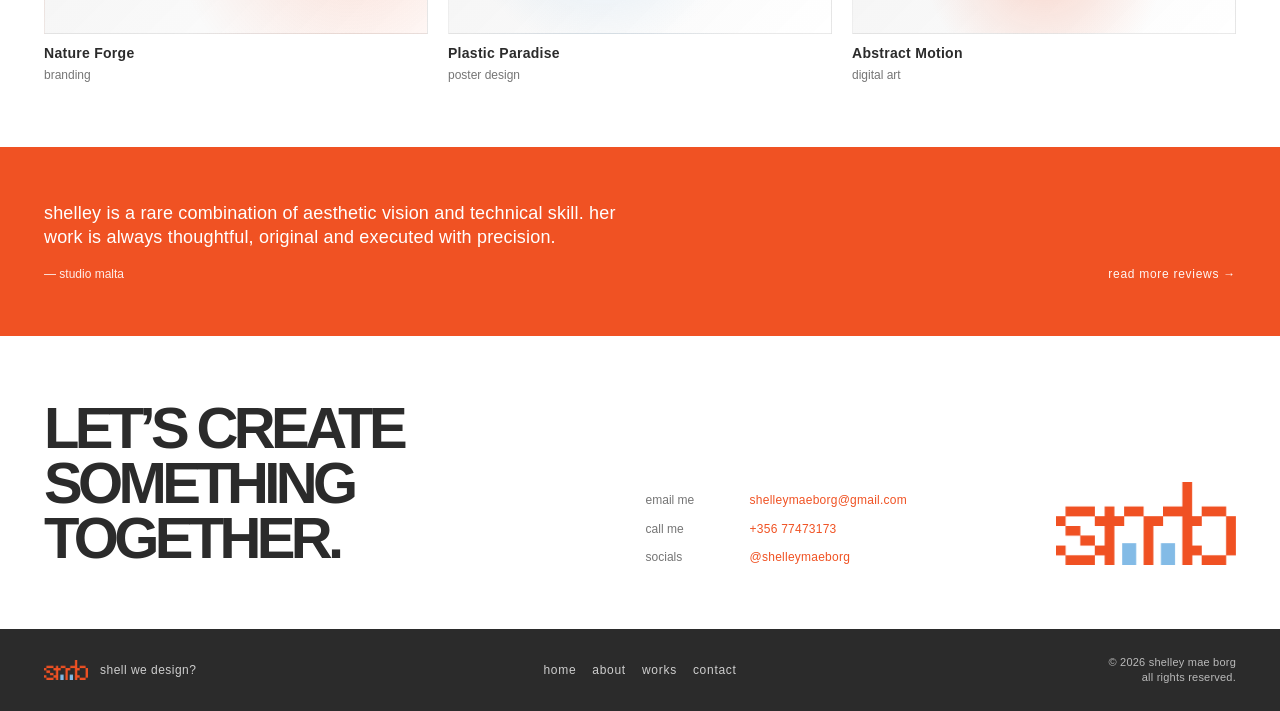
==== commit e2c82383: "initial commit with indexhtml working and contact us form working" ====
--- a/index.html
+++ b/index.html
@@ -192,4 +192,4 @@
 
     <script src="./functions.js"></script>
   </body>
-</html>
+</html>
--- a/style.css
+++ b/style.css
@@ -1,580 +1,1041 @@
-*, *::before, *::after { margin: 0; padding: 0; box-sizing: border-box; }
-
-    :root {
-      --rose:     #e8637a;
-      --blush:    #f4b8c4;
-      --cream:    #fff8f4;
-      --gold:     #d4a853;
-      --deep:     #3b1a2c;
-      --soft:     #f9e8ee;
-    }
-
-    html, body {
-      min-height: 100%;
-      background: var(--cream);
-      font-family: 'Lato', sans-serif;
-      overflow-x: hidden;
-    }
-
-    /* ─── CONFETTI CANVAS ─────────────────────────── */
-    #confetti-canvas {
-      position: fixed;
-      inset: 0;
-      pointer-events: none;
-      z-index: 999;
-    }
-
-    /* ════════════════════════════════════════════
-       NAV + BURGER
-    ════════════════════════════════════════════ */
-    .nav {
-      position: fixed;
-      top: 0; left: 0; right: 0;
-      z-index: 500;
-      display: flex;
-      justify-content: space-between;
-      align-items: center;
-      padding: 14px 24px;
-      background: rgba(255,248,244,.92);
-      backdrop-filter: blur(14px);
-      -webkit-backdrop-filter: blur(14px);
-      border-bottom: 1px solid rgba(232,99,122,.13);
-    }
-
-    .nav-brand {
-      font-family: 'Dancing Script', cursive;
-      font-size: 1.35rem;
-      color: var(--rose);
-      pointer-events: none;
-    }
-
-    .burger {
-      display: flex;
-      flex-direction: column;
-      justify-content: space-between;
-      width: 28px; height: 20px;
-      background: none; border: none;
-      cursor: pointer; padding: 0;
-      z-index: 600;
-    }
-    .burger span {
-      display: block; height: 2.5px;
-      border-radius: 99px;
-      background: var(--rose);
-      transition: transform .35s cubic-bezier(.4,0,.2,1), opacity .25s, width .3s;
-      transform-origin: center;
-    }
-    .burger span:nth-child(2) { width: 70%; align-self: flex-end; }
-    .burger.open span:nth-child(1) { transform: translateY(8.75px) rotate(45deg); }
-    .burger.open span:nth-child(2) { opacity: 0; width: 0; }
-    .burger.open span:nth-child(3) { transform: translateY(-8.75px) rotate(-45deg); }
-
-    /* full-screen drawer */
-    .drawer {
-      position: fixed;
-      inset: 0; z-index: 490;
-      display: flex; flex-direction: column;
-      justify-content: center; align-items: center;
-      gap: 8px;
-      background: rgba(255,248,244,.97);
-      backdrop-filter: blur(20px);
-      -webkit-backdrop-filter: blur(20px);
-      opacity: 0; pointer-events: none;
-      transition: opacity .35s;
-    }
-    .drawer.open { opacity: 1; pointer-events: all; }
-
-    .drawer-item {
-      font-family: 'Dancing Script', cursive;
-      font-size: clamp(1.8rem, 7vw, 2.8rem);
-      color: var(--deep);
-      background: none; border: none;
-      cursor: pointer;
-      padding: 10px 32px;
-      border-radius: 99px;
-      display: flex; align-items: center; gap: 14px;
-      opacity: 0; transform: translateY(24px);
-      transition: opacity .35s, transform .35s, background .2s, color .2s;
-    }
-    .drawer.open .drawer-item { opacity: 1; transform: none; }
-    .drawer.open .drawer-item:nth-child(1) { transition-delay: .07s; }
-    .drawer.open .drawer-item:nth-child(2) { transition-delay: .13s; }
-    .drawer.open .drawer-item:nth-child(3) { transition-delay: .19s; }
-    .drawer-item:hover { background: var(--soft); color: var(--rose); }
-    .drawer-item.active { color: var(--rose); }
-    .d-icon { font-size: 1.4rem; }
-
-    /* ════════════════════════════════════════════
-       PAGES
-    ════════════════════════════════════════════ */
-    .page { display: none; min-height: 100vh; padding-top: 60px; }
-    .page.active { display: block; }
-
-    /* ─── CARD WRAPPER ────────────────────────────── */
-    .card-wrapper {
-      min-height: calc(100vh - 60px);
-      display: flex;
-      align-items: center;
-      justify-content: center;
-      padding: 24px 16px;
-      position: relative;
-    }
-
-    /* floating petals bg */
-    .card-wrapper::before {
-      content: '';
-      position: fixed;
-      inset: 0;
-      background:
-        radial-gradient(ellipse at 20% 10%, rgba(232,99,122,.12) 0%, transparent 55%),
-        radial-gradient(ellipse at 85% 80%, rgba(212,168,83,.10) 0%, transparent 55%),
-        radial-gradient(ellipse at 60% 50%, rgba(244,184,196,.08) 0%, transparent 60%);
-      pointer-events: none;
-      z-index: 0;
-    }
-
-    /* ─── CARD ────────────────────────────────────── */
-    .card {
-      position: relative;
-      z-index: 1;
-      background: #fff;
-      border-radius: 32px;
-      max-width: 520px;
-      width: 100%;
-      box-shadow:
-        0 4px 24px rgba(232,99,122,.15),
-        0 1px 4px rgba(59,26,44,.06),
-        inset 0 0 0 1.5px rgba(232,99,122,.18);
-      overflow: hidden;
-      animation: cardIn .9s cubic-bezier(.22,1,.36,1) both;
-    }
-
-    @keyframes cardIn {
-      from { opacity:0; transform: translateY(40px) scale(.96); }
-      to   { opacity:1; transform: none; }
-    }
-
-    /* ─── TOP BANNER ──────────────────────────────── */
-    .banner {
-      background: linear-gradient(135deg, var(--rose) 0%, #c4435e 100%);
-      padding: 48px 40px 36px;
-      text-align: center;
-      position: relative;
-      overflow: hidden;
-    }
-
-    .banner::after {
-      content: '';
-      position: absolute;
-      bottom: -2px; left: 0; right: 0;
-      height: 32px;
-      background: #fff;
-      border-radius: 50% 50% 0 0 / 100% 100% 0 0;
-    }
-
-    /* decorative circles */
-    .banner .circle {
-      position: absolute;
-      border-radius: 50%;
-      background: rgba(255,255,255,.08);
-    }
-    .banner .c1 { width:180px; height:180px; top:-60px; left:-50px; }
-    .banner .c2 { width:120px; height:120px; top:-20px; right:-30px; }
-    .banner .c3 { width:80px;  height:80px;  bottom:20px; left:30px; }
-
-    .age-label {
-      display: inline-block;
-      background: rgba(255,255,255,.18);
-      border: 1.5px solid rgba(255,255,255,.4);
-      color: #fff;
-      font-family: 'Lato', sans-serif;
-      font-size: .72rem;
-      font-weight: 400;
-      letter-spacing: .2em;
-      text-transform: uppercase;
-      padding: 5px 16px;
-      border-radius: 99px;
-      margin-bottom: 20px;
-      animation: fadeUp .7s .3s both;
-    }
-
-    .age-number {
-      font-family: 'Dancing Script', cursive;
-      font-size: clamp(5rem, 20vw, 7.5rem);
-      color: #fff;
-      line-height: 1;
-      text-shadow: 0 4px 20px rgba(0,0,0,.18);
-      animation: popIn .8s .4s cubic-bezier(.34,1.56,.64,1) both;
-    }
-
-    .banner-sub {
-      font-family: 'Playfair Display', serif;
-      font-style: italic;
-      color: rgba(255,255,255,.85);
-      font-size: 1rem;
-      margin-top: 10px;
-      animation: fadeUp .7s .5s both;
-    }
-
-    /* ─── BODY ────────────────────────────────────── */
-    .card-body {
-      padding: 40px 40px 48px;
-    }
-
-    .greeting {
-      font-family: 'Dancing Script', cursive;
-      font-size: clamp(1.7rem, 6vw, 2.4rem);
-      color: var(--rose);
-      text-align: center;
-      margin-bottom: 8px;
-      animation: fadeUp .7s .6s both;
-    }
-
-    .divider {
-      display: flex;
-      align-items: center;
-      gap: 12px;
-      margin: 0 auto 28px;
-      width: fit-content;
-      animation: fadeUp .7s .65s both;
-    }
-    .divider span { font-size: 1.1rem; color: var(--gold); }
-    .divider::before, .divider::after {
-      content: '';
-      width: 48px; height: 1px;
-      background: linear-gradient(90deg, transparent, var(--blush));
-    }
-    .divider::after { background: linear-gradient(90deg, var(--blush), transparent); }
-
-    .message {
-      font-family: 'Playfair Display', serif;
-      font-size: clamp(.95rem, 3vw, 1.08rem);
-      color: var(--deep);
-      line-height: 1.85;
-      text-align: center;
-      opacity: .88;
-      animation: fadeUp .7s .7s both;
-    }
-
-    /* ─── ICONS ROW ───────────────────────────────── */
-    .icons {
-      display: flex;
-      justify-content: center;
-      gap: 18px;
-      margin: 32px 0 28px;
-      animation: fadeUp .7s .75s both;
-    }
-
-    .icon-pill {
-      display: flex;
-      flex-direction: column;
-      align-items: center;
-      gap: 6px;
-      background: var(--soft);
-      border-radius: 18px;
-      padding: 16px 20px;
-      border: 1px solid rgba(232,99,122,.15);
-      transition: transform .2s, box-shadow .2s;
-      cursor: default;
-    }
-    .icon-pill:hover {
-      transform: translateY(-4px);
-      box-shadow: 0 8px 20px rgba(232,99,122,.18);
-    }
-    .icon-pill .emoji { font-size: 1.6rem; }
-    .icon-pill .label {
-      font-size: .65rem;
-      letter-spacing: .1em;
-      text-transform: uppercase;
-      color: var(--rose);
-      font-weight: 400;
-    }
-
-    /* ─── QUOTE ───────────────────────────────────── */
-    .quote-box {
-      background: linear-gradient(135deg, #fff0f3, #fff8f0);
-      border-left: 3px solid var(--rose);
-      border-radius: 0 16px 16px 0;
-      padding: 20px 24px;
-      margin-bottom: 32px;
-      animation: fadeUp .7s .8s both;
-    }
-    .quote-box p {
-      font-family: 'Playfair Display', serif;
-      font-style: italic;
-      color: var(--deep);
-      font-size: .95rem;
-      line-height: 1.7;
-      opacity: .8;
-    }
-    .quote-box .quote-mark { color: var(--blush); font-size: 2.5rem; line-height: 0; vertical-align: -10px; }
-
-    /* ─── SIGN OFF ────────────────────────────────── */
-    .sign-off {
-      text-align: center;
-      animation: fadeUp .7s .85s both;
-    }
-    .sign-off .love {
-      font-family: 'Dancing Script', cursive;
-      font-size: 1.5rem;
-      color: var(--rose);
-    }
-    .sign-off .hearts { font-size: 1.3rem; letter-spacing: 4px; display: block; margin-top: 6px; }
-
-    /* ─── CONFETTI BURST BUTTON ───────────────────── */
-    .btn-celebrate {
-      display: block;
-      margin: 36px auto 0;
-      background: linear-gradient(135deg, var(--rose), #c4435e);
-      color: #fff;
-      border: none;
-      border-radius: 99px;
-      padding: 14px 40px;
-      font-family: 'Lato', sans-serif;
-      font-size: .9rem;
-      font-weight: 400;
-      letter-spacing: .12em;
-      text-transform: uppercase;
-      cursor: pointer;
-      box-shadow: 0 6px 20px rgba(232,99,122,.35);
-      transition: transform .2s, box-shadow .2s;
-      animation: fadeUp .7s .9s both;
-    }
-    .btn-celebrate:hover {
-      transform: translateY(-2px) scale(1.03);
-      box-shadow: 0 10px 28px rgba(232,99,122,.45);
-    }
-    .btn-celebrate:active { transform: scale(.97); }
-
-    /* ─── FOOTER ──────────────────────────────────── */
-    .card-footer {
-      background: var(--soft);
-      border-top: 1px solid rgba(232,99,122,.1);
-      padding: 18px 40px;
-      text-align: center;
-      font-size: .72rem;
-      letter-spacing: .15em;
-      text-transform: uppercase;
-      color: var(--rose);
-      opacity: .7;
-      animation: fadeUp .7s .95s both;
-    }
-
-    /* ─── KEYFRAMES ───────────────────────────────── */
-    @keyframes fadeUp {
-      from { opacity:0; transform: translateY(20px); }
-      to   { opacity:1; transform: none; }
-    }
-    @keyframes popIn {
-      from { opacity:0; transform: scale(.5); }
-      to   { opacity:1; transform: scale(1); }
-    }
-
-    /* ════════════════════════════════════════════
-       PAGE 2 — GALLERY
-    ════════════════════════════════════════════ */
-    .gallery-page {
-      padding: 80px 20px 60px;
-      max-width: 680px;
-      margin: 0 auto;
-    }
-
-    .gallery-header {
-      text-align: center;
-      margin-bottom: 36px;
-      animation: fadeUp .6s .1s both;
-    }
-    .gallery-header h1 {
-      font-family: 'Dancing Script', cursive;
-      font-size: clamp(2rem, 8vw, 3rem);
-      color: var(--rose);
-    }
-    .gallery-header p {
-      font-family: 'Playfair Display', serif;
-      font-style: italic;
-      color: var(--deep); opacity: .55;
-      margin-top: 6px; font-size: .92rem;
-    }
-
-    /* 2×2 grid */
-    .gallery-grid {
-      display: grid;
-      grid-template-columns: 1fr 1fr;
-      gap: 28px;
-    }
-
-    .gallery-cell {
-      display: flex;
-      flex-direction: column;
-      gap: 10px;
-      animation: fadeUp .6s both;
-    }
-    .gallery-cell:nth-child(1) { animation-delay: .15s; }
-    .gallery-cell:nth-child(2) { animation-delay: .22s; }
-    .gallery-cell:nth-child(3) { animation-delay: .29s; }
-    .gallery-cell:nth-child(4) { animation-delay: .36s; }
-
-    .photo-slot {
-      position: relative;
-      aspect-ratio: 1 / 1;
-      border-radius: 20px;
-    }
-
-    /* gradient border ring */
-    .photo-ring {
-      position: absolute;
-      inset: -5px;
-      border-radius: 25px;
-      z-index: 0;
-      transition: transform .35s cubic-bezier(.34,1.56,.64,1), inset .3s;
-    }
-    .gallery-cell:nth-child(1) .photo-ring { background: linear-gradient(135deg, #e8637a, #f4b8c4, #d4a853); }
-    .gallery-cell:nth-child(2) .photo-ring { background: linear-gradient(225deg, #d4a853, #f9c6d0, #e8637a); }
-    .gallery-cell:nth-child(3) .photo-ring { background: linear-gradient(45deg,  #f4b8c4, #c4435e, #d4a853); }
-    .gallery-cell:nth-child(4) .photo-ring { background: linear-gradient(315deg, #e8637a, #d4a853, #f4b8c4); }
-
-    /* white mat inside ring */
-    .photo-ring::after {
-      content: '';
-      position: absolute;
-      inset: 4px;
-      border-radius: 22px;
-      background: #fff;
-    }
-
-    /* corner deco emoji */
-    .photo-ring::before {
-      content: attr(data-deco);
-      position: absolute;
-      z-index: 10;
-      font-size: .9rem;
-      top: -10px; right: -8px;
-      filter: drop-shadow(0 1px 3px rgba(0,0,0,.15));
-    }
-
-    .photo-slot:hover .photo-ring { inset: -8px; }
-    .gallery-cell:nth-child(1) .photo-slot:hover .photo-ring { transform: rotate(-2.5deg); }
-    .gallery-cell:nth-child(2) .photo-slot:hover .photo-ring { transform: rotate(2.5deg); }
-    .gallery-cell:nth-child(3) .photo-slot:hover .photo-ring { transform: rotate(2.5deg); }
-    .gallery-cell:nth-child(4) .photo-slot:hover .photo-ring { transform: rotate(-2.5deg); }
-
-    .photo-inner {
-      position: relative; z-index: 2;
-      width: 100%; height: 100%;
-      border-radius: 18px; overflow: hidden;
-      background: var(--soft);
-      display: flex; flex-direction: column;
-      align-items: center; justify-content: center;
-      gap: 10px;
-    }
-    .photo-inner img {
-      position: absolute; inset: 0;
-      width: 100%; height: 100%;
-      object-fit: cover; border-radius: 18px; display: block;
-    }
-
-    .ph-icon  { font-size: 2.2rem; opacity: .4; }
-    .ph-text  {
-      font-size: .68rem; letter-spacing: .12em;
-      text-transform: uppercase; color: var(--rose);
-      opacity: .45; text-align: center; padding: 0 10px;
-    }
-
-    /* caption overlay on hover */
-    .photo-caption {
-      position: absolute; bottom:0; left:0; right:0; z-index: 5;
-      background: linear-gradient(to top, rgba(59,26,44,.72) 0%, transparent 100%);
-      border-radius: 0 0 18px 18px;
-      padding: 22px 12px 10px;
-      opacity: 0; transform: translateY(5px);
-      transition: opacity .25s, transform .25s;
-    }
-    .photo-slot:hover .photo-caption { opacity: 1; transform: none; }
-    .photo-caption span {
-      font-family: 'Dancing Script', cursive;
-      color: #fff; font-size: 1rem;
-      display: block; text-align: center;
-    }
-
-    /* hidden file input over the slot */
-    .upload-label {
-      position: absolute; inset: 0; z-index: 6;
-      border-radius: 18px; cursor: pointer;
-    }
-    .upload-label input[type="file"] {
-      position: absolute; inset: 0;
-      opacity: 0; width: 100%; height: 100%;
-      cursor: pointer;
-    }
-
-    /* caption text input below slot */
-    .caption-input {
-      display: block; width: 100%;
-      border: none;
-      border-bottom: 1.5px solid rgba(232,99,122,.28);
-      background: transparent;
-      font-family: 'Dancing Script', cursive;
-      font-size: 1rem; color: var(--rose);
-      text-align: center; padding: 4px 0;
-      outline: none;
-      transition: border-color .2s;
-    }
-    .caption-input::placeholder { color: rgba(232,99,122,.35); }
-    .caption-input:focus { border-color: var(--rose); }
-
-    .gallery-hint {
-      text-align: center; margin-top: 32px;
-      font-size: .72rem; letter-spacing: .14em;
-      text-transform: uppercase; color: var(--rose); opacity: .4;
-      animation: fadeUp .6s .5s both;
-    }
-
-    /* ════════════════════════════════════════════
-       PAGE 3 — WISHES
-    ════════════════════════════════════════════ */
-    .wishes-page {
-      padding: 80px 20px 60px;
-      max-width: 560px; margin: 0 auto;
-    }
-    .wishes-header {
-      text-align: center; margin-bottom: 36px;
-      animation: fadeUp .6s .1s both;
-    }
-    .wishes-header h1 {
-      font-family: 'Dancing Script', cursive;
-      font-size: clamp(2rem, 8vw, 3rem); color: var(--rose);
-    }
-    .wishes-header p {
-      font-family: 'Playfair Display', serif; font-style: italic;
-      color: var(--deep); opacity: .55; margin-top: 6px; font-size: .92rem;
-    }
-    .wish-cards { display: flex; flex-direction: column; gap: 18px; }
-    .wish-card {
-      background: #fff; border-radius: 20px;
-      padding: 24px 28px;
-      box-shadow: 0 3px 16px rgba(232,99,122,.1);
-      border: 1px solid rgba(232,99,122,.12);
-      animation: fadeUp .6s both;
-    }
-    .wish-card:nth-child(1) { animation-delay: .12s; }
-    .wish-card:nth-child(2) { animation-delay: .22s; }
-    .wish-card:nth-child(3) { animation-delay: .32s; }
-    .wish-emoji { font-size: 1.8rem; margin-bottom: 10px; }
-    .wish-title { font-family:'Dancing Script',cursive; font-size:1.3rem; color:var(--rose); margin-bottom:6px; }
-    .wish-text  {
-      font-family:'Playfair Display',serif; font-size:.92rem;
-      color:var(--deep); opacity:.75; line-height:1.7; font-style:italic;
-    }
-
-    /* ─── MOBILE ──────────────────────────────────── */
-    @media (max-width: 480px) {
-      .card { border-radius: 24px; }
-      .banner { padding: 36px 24px 28px; }
-      .card-body { padding: 28px 24px 36px; }
-      .icons { gap: 10px; }
-      .icon-pill { padding: 12px 14px; }
-      .card-footer { padding: 16px 24px; }
-      .quote-box { padding: 16px 18px; }
-      .gallery-grid { gap: 16px; }
-      .photo-ring::before { font-size: .75rem; top: -8px; right: -6px; }
-    }
+/* Base */
+:root {
+  --blue: #84bbe6;
+  --cream: #fbf7be;
+  --orange: #f05223;
+  --ink: #2b2b2b;
+  --white: #ffffff;
+
+  --container: 1240px;
+  --gutter: 24px;
+
+  --tracking-tight: -0.08em; /* ~ -80 tracking */
+}
+
+*,
+*::before,
+*::after {
+  box-sizing: border-box;
+}
+
+html {
+  scroll-behavior: smooth;
+}
+
+@media (prefers-reduced-motion: reduce) {
+  html {
+    scroll-behavior: auto;
+  }
+}
+
+body {
+  margin: 0;
+  color: var(--ink);
+  background: var(--white);
+  font-family: "Helvetica Neue", Helvetica, Arial, sans-serif;
+  line-height: 1.35;
+  -webkit-font-smoothing: antialiased;
+  -moz-osx-font-smoothing: grayscale;
+  --spot-x: -1000px;
+  --spot-y: -1000px;
+}
+
+img {
+  display: block;
+  max-width: 100%;
+  height: auto;
+}
+
+a {
+  color: inherit;
+  text-decoration: none;
+}
+
+.container {
+  max-width: var(--container);
+  margin: 0 auto;
+  padding: 0 var(--gutter);
+}
+
+.section {
+  padding: 64px 0;
+}
+
+.skipLink {
+  position: absolute;
+  left: 12px;
+  top: 12px;
+  transform: translateY(-200%);
+  padding: 10px 12px;
+  background: var(--white);
+  border: 1px solid rgba(43, 43, 43, 0.2);
+  font-size: 14px;
+  z-index: 1000;
+}
+
+.skipLink:focus {
+  transform: translateY(0);
+  outline: 2px solid var(--orange);
+  outline-offset: 2px;
+}
+
+/* Header / Nav */
+.siteHeader {
+  position: sticky;
+  top: 0;
+  z-index: 50;
+  background: rgba(255, 255, 255, 0.9);
+  backdrop-filter: blur(10px);
+  border-bottom: 1px solid rgba(43, 43, 43, 0.08);
+}
+
+.headerInner {
+  height: 72px;
+  display: flex;
+  align-items: center;
+  justify-content: space-between;
+  gap: 16px;
+}
+
+.brandMark {
+  width: 56px;
+  height: auto;
+}
+
+.nav {
+  display: flex;
+  align-items: center;
+  gap: 18px;
+  font-size: 14px;
+  letter-spacing: 0.02em;
+  text-transform: lowercase;
+}
+
+.navLink {
+  padding: 8px 8px;
+  border-radius: 0;
+  position: relative;
+}
+
+.navLink::after {
+  content: "";
+  position: absolute;
+  left: 8px;
+  right: 8px;
+  bottom: 5px;
+  height: 2px;
+  background: var(--orange);
+  transform: scaleX(0);
+  transform-origin: left;
+  transition: transform 140ms ease;
+}
+
+.navLink:hover::after,
+.navLink[aria-current="page"]::after {
+  transform: scaleX(1);
+}
+
+.navLinkContact {
+  opacity: 0.45;
+  cursor: not-allowed;
+}
+
+/* Typography */
+.kicker {
+  margin: 0 0 12px;
+  font-size: 12px;
+  letter-spacing: 0.08em;
+  text-transform: uppercase;
+}
+
+.display {
+  margin: 0;
+  font-size: 84px;
+  line-height: 0.95;
+  letter-spacing: var(--tracking-tight);
+}
+
+.subtitle {
+  margin: 10px 0 22px;
+  font-size: 26px;
+  color: var(--orange);
+  letter-spacing: -0.02em;
+}
+
+.bodyText {
+  margin: 0 0 18px;
+  max-width: 34ch;
+  font-size: 14px;
+  letter-spacing: 0.01em;
+  color: rgba(43, 43, 43, 0.8);
+}
+
+.ctaLink {
+  display: inline-flex;
+  align-items: center;
+  gap: 10px;
+  font-size: 13px;
+  letter-spacing: 0.06em;
+  text-transform: lowercase;
+}
+
+.ctaLink span {
+  color: var(--orange);
+}
+
+.textLink {
+  display: inline-flex;
+  align-items: center;
+  gap: 10px;
+  font-size: 12px;
+  letter-spacing: 0.06em;
+  color: var(--orange);
+  text-transform: lowercase;
+}
+
+/* Hero */
+.hero {
+  padding-top: 44px;
+}
+
+.heroGrid {
+  display: grid;
+  grid-template-columns: 1.1fr 0.9fr;
+  gap: 48px;
+  align-items: start;
+}
+
+.heroCopy {
+  padding-top: 12px;
+}
+
+.heroArt {
+  position: relative;
+  min-height: 520px;
+}
+
+.pixelMotif {
+  position: absolute;
+  right: 0;
+  top: 90px;
+  width: 420px;
+  opacity: 1;
+}
+
+.pixelMotif img {
+  width: 100%;
+  height: auto;
+}
+
+.accentSquares {
+  position: absolute;
+  right: 40px;
+  top: 240px;
+  width: 120px;
+  height: 120px;
+  image-rendering: pixelated;
+}
+
+/* About band */
+.about {
+  background: var(--cream);
+  padding: 56px 0;
+}
+
+.aboutGrid {
+  display: grid;
+  grid-template-columns: 0.9fr 1.1fr;
+  gap: 48px;
+  align-items: center;
+}
+
+.eyebrow {
+  margin: 0 0 12px;
+  font-size: 14px;
+  letter-spacing: 0.04em;
+  color: var(--orange);
+  text-transform: lowercase;
+  display: flex;
+  align-items: center;
+  gap: 10px;
+}
+
+.eyebrowMark {
+  width: 16px;
+  height: 16px;
+  background: var(--orange);
+  display: inline-block;
+}
+
+.aboutMedia {
+  position: relative;
+  min-height: 280px;
+}
+
+.portraitPlaceholder {
+  width: 100%;
+  height: 280px;
+  background: linear-gradient(135deg, rgba(43, 43, 43, 0.08), rgba(43, 43, 43, 0.02));
+  border: 1px solid rgba(43, 43, 43, 0.08);
+}
+
+.pixelOverlay {
+  position: absolute;
+  right: -10px;
+  bottom: -36px;
+  width: 220px;
+  transform: rotate(0deg);
+}
+
+.pixelOverlay img {
+  width: 100%;
+}
+
+/* Works */
+.works {
+  padding-top: 56px;
+}
+
+.sectionHeader {
+  display: flex;
+  align-items: baseline;
+  justify-content: space-between;
+  gap: 24px;
+  margin-bottom: 18px;
+}
+
+.sectionTitle {
+  margin: 0;
+  font-size: 28px;
+  letter-spacing: 0.02em;
+}
+
+.worksGrid {
+  display: grid;
+  grid-template-columns: repeat(3, 1fr);
+  gap: 20px;
+}
+
+.workCard {
+  padding: 0;
+  position: relative;
+  outline: none;
+  cursor: pointer;
+}
+
+.workCard:focus-visible {
+  outline: 2px solid var(--orange);
+  outline-offset: 6px;
+}
+
+.workThumb {
+  height: 180px;
+  border: 1px solid rgba(43, 43, 43, 0.08);
+  background: linear-gradient(135deg, rgba(43, 43, 43, 0.06), rgba(43, 43, 43, 0));
+  margin-bottom: 10px;
+  position: relative;
+  overflow: hidden;
+}
+
+.workThumb::after {
+  content: "";
+  position: absolute;
+  right: 10px;
+  top: 10px;
+  width: 10px;
+  height: 10px;
+  background: var(--orange);
+}
+
+.thumbA {
+  background: radial-gradient(circle at 20% 30%, rgba(240, 82, 35, 0.25), transparent 55%),
+    linear-gradient(135deg, rgba(43, 43, 43, 0.06), rgba(43, 43, 43, 0));
+}
+.thumbB {
+  background: radial-gradient(circle at 60% 40%, rgba(132, 187, 230, 0.35), transparent 55%),
+    linear-gradient(135deg, rgba(43, 43, 43, 0.06), rgba(43, 43, 43, 0));
+}
+.thumbC {
+  background: radial-gradient(circle at 30% 60%, rgba(251, 247, 190, 1), rgba(251, 247, 190, 0) 60%),
+    linear-gradient(135deg, rgba(43, 43, 43, 0.06), rgba(43, 43, 43, 0));
+}
+.thumbD {
+  background: radial-gradient(circle at 80% 40%, rgba(240, 82, 35, 0.18), transparent 55%),
+    linear-gradient(135deg, rgba(43, 43, 43, 0.06), rgba(43, 43, 43, 0));
+}
+.thumbE {
+  background: radial-gradient(circle at 40% 30%, rgba(132, 187, 230, 0.25), transparent 55%),
+    linear-gradient(135deg, rgba(43, 43, 43, 0.06), rgba(43, 43, 43, 0));
+}
+.thumbF {
+  background: radial-gradient(circle at 50% 60%, rgba(240, 82, 35, 0.22), transparent 55%),
+    linear-gradient(135deg, rgba(43, 43, 43, 0.06), rgba(43, 43, 43, 0));
+}
+
+.workTitle {
+  margin: 0;
+  font-size: 14px;
+  letter-spacing: 0.02em;
+}
+
+.workMeta {
+  margin: 4px 0 0;
+  font-size: 12px;
+  color: rgba(43, 43, 43, 0.65);
+}
+
+/* Works spotlight interaction (dim page + halo) */
+body::before {
+  content: "";
+  position: fixed;
+  inset: 0;
+  pointer-events: none;
+  z-index: 60;
+  opacity: 0;
+  transition: opacity 520ms ease;
+  background:
+    radial-gradient(
+      230px circle at var(--spot-x) var(--spot-y),
+      rgba(0, 0, 0, 0) 0%,
+      rgba(0, 0, 0, 0) 45%,
+      rgba(0, 0, 0, 0.72) 75%,
+      rgba(0, 0, 0, 0.72) 100%
+    ),
+    radial-gradient(
+      420px circle at var(--spot-x) var(--spot-y),
+      rgba(251, 247, 190, 0.12) 0%,
+      rgba(251, 247, 190, 0) 60%
+    ),
+    rgba(0, 0, 0, 0.62);
+}
+
+.spotlightOn::before {
+  opacity: 1;
+}
+
+@media (prefers-reduced-motion: reduce) {
+  body::before {
+    transition: none;
+  }
+}
+
+.spotlightOn .workCard.isSpotlit {
+  z-index: 70;
+}
+
+.spotlightOn .workCard.isSpotlit::before {
+  content: "";
+  position: absolute;
+  inset: -18px;
+  pointer-events: none;
+  z-index: -1;
+  background: radial-gradient(circle at 50% 40%, rgba(251, 247, 190, 0.55), rgba(251, 247, 190, 0) 65%);
+  filter: blur(8px);
+  opacity: 1;
+  transition: opacity 220ms ease, transform 220ms ease;
+  transform: translateZ(0) scale(1);
+}
+
+.spotlightOn .workCard.isSpotlit .workThumb {
+  border-color: rgba(255, 255, 255, 0.28);
+}
+
+.spotlightOn .workCard:not(.isSpotlit) {
+  opacity: 0.9;
+  transition: opacity 220ms ease;
+}
+
+.spotlightOn .workCard.isSpotlit {
+  transform: translateY(-2px);
+  transition: transform 220ms ease;
+}
+
+/* Quote band */
+.quoteBand {
+  background: var(--orange);
+  color: var(--white);
+  padding: 54px 0;
+}
+
+.quoteInner {
+  display: grid;
+  grid-template-columns: 1fr auto;
+  grid-template-rows: auto auto;
+  column-gap: 40px;
+  row-gap: 16px;
+  align-items: end;
+}
+
+.quote {
+  margin: 0;
+  font-size: 18px;
+  max-width: 60ch;
+  letter-spacing: 0.01em;
+}
+
+.quoteByline {
+  grid-column: 1 / 2;
+  font-size: 12px;
+  opacity: 0.9;
+}
+
+.quoteLink {
+  grid-column: 2 / 3;
+  grid-row: 1 / 3;
+  align-self: end;
+  font-size: 12px;
+  letter-spacing: 0.06em;
+  text-transform: lowercase;
+  opacity: 0.95;
+}
+
+/* CTA */
+.ctaGrid {
+  display: grid;
+  grid-template-columns: 1.2fr 0.8fr auto;
+  gap: 28px;
+  align-items: end;
+}
+
+.displaySmall {
+  margin: 0;
+  font-size: 58px;
+  line-height: 0.95;
+  letter-spacing: var(--tracking-tight);
+}
+
+.ctaDetails {
+  display: grid;
+  gap: 12px;
+  font-size: 12px;
+}
+
+.ctaRow {
+  display: grid;
+  grid-template-columns: 90px 1fr;
+  gap: 14px;
+  align-items: baseline;
+}
+
+.ctaLabel {
+  color: rgba(43, 43, 43, 0.65);
+}
+
+.ctaValue {
+  color: var(--orange);
+  letter-spacing: 0.02em;
+}
+
+.ctaMotif {
+  justify-self: end;
+}
+
+.pixelMotifSmall {
+  position: static;
+  width: 180px;
+  opacity: 1;
+}
+
+/* Footer */
+.siteFooter {
+  background: var(--ink);
+  color: rgba(255, 255, 255, 0.9);
+  padding: 26px 0;
+}
+
+.footerInner {
+  display: grid;
+  grid-template-columns: 1fr auto 1fr;
+  gap: 28px;
+  align-items: center;
+}
+
+.footerLeft {
+  display: flex;
+  align-items: center;
+  gap: 12px;
+}
+
+.footerMark {
+  width: 44px;
+}
+
+.footerTagline {
+  font-size: 12px;
+  letter-spacing: 0.04em;
+  text-transform: lowercase;
+  opacity: 0.85;
+}
+
+.footerNav {
+  display: flex;
+  gap: 16px;
+  font-size: 12px;
+  letter-spacing: 0.06em;
+  text-transform: lowercase;
+}
+
+.footerLink {
+  opacity: 0.85;
+}
+
+.footerLink:hover {
+  opacity: 1;
+  color: var(--orange);
+}
+
+.footerLink.isDisabled {
+  opacity: 0.35;
+}
+
+.footerRight {
+  justify-self: end;
+  text-align: right;
+  font-size: 11px;
+  opacity: 0.75;
+  letter-spacing: 0.02em;
+}
+
+/* Desktop-first guardrails */
+@media (max-width: 1100px) {
+  .display {
+    font-size: 72px;
+  }
+
+  /* Tablet/Laptop: keep nav comfortable */
+  .nav {
+    gap: 14px;
+  }
+
+  .heroGrid {
+    grid-template-columns: 1fr 1fr;
+  }
+
+  .worksGrid {
+    grid-template-columns: repeat(2, 1fr);
+  }
+
+  .ctaGrid {
+    grid-template-columns: 1fr 1fr;
+  }
+
+  .ctaMotif {
+    display: none;
+  }
+}
+
+/* Tablet guardrails */
+
+@media (max-width: 768px) {
+  /* Tablet: reduce vertical rhythm */
+  .section {
+    padding: 52px 0;
+  }
+
+  /* Tablet: header becomes flexible height */
+  .headerInner {
+    height: auto;
+    padding: 12px 0;
+    align-items: flex-start;
+  }
+
+  .brandMark {
+    width: 48px;
+  }
+
+  /* Tablet: nav wraps instead of overflowing */
+  .nav {
+    flex-wrap: wrap;
+    justify-content: flex-end;
+    gap: 10px 14px;
+    font-size: 13px;
+  }
+
+  .navLink {
+    padding: 6px 6px;
+  }
+
+  .display {
+    font-size: 48px;
+  }
+
+  .subtitle {
+    font-size: 20px;
+  }
+
+  /* Tablet: stack the main homepage grids */
+  .heroGrid {
+    grid-template-columns: 1fr;
+    gap: 28px;
+  }
+
+  .heroArt {
+    min-height: 260px;
+    order: 2;
+  }
+
+  .pixelMotif {
+    width: 320px;
+    top: 20px;
+  }
+
+  .accentSquares {
+    width: 92px;
+    height: 92px;
+    right: 20px;
+    top: 140px;
+  }
+
+  .aboutGrid {
+    grid-template-columns: 1fr;
+    gap: 22px;
+  }
+
+  .portraitPlaceholder {
+    height: 240px;
+  }
+
+  .pixelOverlay {
+    right: -6px;
+    bottom: -26px;
+    width: 180px;
+  }
+
+  .worksGrid {
+    grid-template-columns: repeat(2, 1fr);
+  }
+
+  /* Tablet: quote band stacks neatly */
+  .quoteInner {
+    grid-template-columns: 1fr;
+    grid-template-rows: auto auto auto;
+  }
+
+  .quoteLink {
+    grid-column: 1 / 2;
+    grid-row: auto;
+    justify-self: start;
+  }
+
+  /* Tablet: CTA stacks */
+  .ctaGrid {
+    grid-template-columns: 1fr;
+    gap: 18px;
+  }
+
+  .displaySmall {
+    font-size: 44px;
+  }
+
+  /* Tablet: footer stacks */
+  .footerInner {
+    grid-template-columns: 1fr;
+    gap: 16px;
+    text-align: left;
+  }
+
+  .footerRight {
+    justify-self: start;
+    text-align: left;
+  }
+}
+
+/* Mobile guardrails */
+
+@media (max-width: 480px) {
+  /* Mobile: tighter gutters */
+  :root {
+    --gutter: 16px;
+  }
+
+  .section {
+    padding: 44px 0;
+  }
+
+  .display {
+    font-size: 36px;
+  }
+
+  .subtitle {
+    font-size: 18px;
+  }
+
+  /* Mobile: keep the hero artwork subtle */
+  .heroArt {
+    min-height: 200px;
+  }
+
+  .pixelMotif {
+    width: 260px;
+    right: -10px;
+  }
+
+  .accentSquares {
+    display: none;
+  }
+
+  /* Mobile: single column works */
+  .worksGrid {
+    grid-template-columns: 1fr;
+    gap: 16px;
+  }
+
+  .workThumb {
+    height: 160px;
+  }
+
+  /* Mobile: CTA typography */
+  .displaySmall {
+    font-size: 34px;
+  }
+
+  /* Mobile: contact page form row stacks */
+  .formRow {
+    grid-template-columns: 1fr;
+  }
+
+  .btnPrimary {
+    width: 100%;
+    justify-content: center;
+  }
+}
+
+/* Contact page */
+.contactHero {
+  padding-top: 44px;
+}
+
+.contactGrid {
+  display: grid;
+  grid-template-columns: 1.05fr 0.95fr;
+  gap: 44px;
+  align-items: start;
+}
+
+.contactTitle {
+  margin-top: 8px;
+}
+
+.contactIntro {
+  max-width: 44ch;
+}
+
+.contactDetails {
+  margin-top: 22px;
+  display: grid;
+  gap: 12px;
+  font-size: 12px;
+}
+
+.contactDetail {
+  display: grid;
+  grid-template-columns: 80px 1fr;
+  gap: 14px;
+  align-items: baseline;
+}
+
+.contactLabel {
+  color: rgba(43, 43, 43, 0.6);
+  text-transform: lowercase;
+  letter-spacing: 0.04em;
+}
+
+.contactValue {
+  color: var(--orange);
+  letter-spacing: 0.02em;
+}
+
+.contactPanel {
+  background: var(--cream);
+  border: 1px solid rgba(43, 43, 43, 0.08);
+  padding: 22px;
+}
+
+.contactPanelHeader {
+  margin-bottom: 10px;
+}
+
+.contactHint {
+  margin-top: 8px;
+  max-width: none;
+}
+
+.contactForm {
+  display: grid;
+  gap: 14px;
+}
+
+.field {
+  display: grid;
+  gap: 6px;
+}
+
+.fieldLabel {
+  font-size: 12px;
+  letter-spacing: 0.06em;
+  text-transform: lowercase;
+  color: rgba(43, 43, 43, 0.7);
+}
+
+.fieldInput,
+.fieldTextarea {
+  width: 100%;
+  padding: 12px 12px;
+  border: 1px solid rgba(43, 43, 43, 0.16);
+  background: rgba(255, 255, 255, 0.75);
+  color: var(--ink);
+  font: inherit;
+  font-size: 14px;
+  letter-spacing: 0.01em;
+  outline: none;
+}
+
+.fieldTextarea {
+  resize: vertical;
+  min-height: 140px;
+}
+
+.fieldInput:focus,
+.fieldTextarea:focus {
+  border-color: rgba(240, 82, 35, 0.55);
+  box-shadow: 0 0 0 3px rgba(240, 82, 35, 0.15);
+}
+
+.fieldInput[aria-invalid="true"],
+.fieldTextarea[aria-invalid="true"] {
+  border-color: rgba(240, 82, 35, 0.9);
+  box-shadow: 0 0 0 3px rgba(240, 82, 35, 0.2);
+}
+
+.formRow {
+  display: grid;
+  grid-template-columns: auto 1fr;
+  gap: 14px;
+  align-items: center;
+  margin-top: 4px;
+}
+
+.formStatus {
+  font-size: 12px;
+  letter-spacing: 0.02em;
+  color: rgba(43, 43, 43, 0.75);
+}
+
+.btnPrimary,
+.btnSecondary {
+  appearance: none;
+  border: 0;
+  font: inherit;
+  cursor: pointer;
+  letter-spacing: 0.06em;
+  text-transform: lowercase;
+  padding: 12px 14px;
+  display: inline-flex;
+  align-items: center;
+  gap: 10px;
+  user-select: none;
+}
+
+.btnPrimary {
+  background: var(--ink);
+  color: var(--white);
+}
+
+.btnPrimary:hover {
+  background: rgba(43, 43, 43, 0.92);
+}
+
+.btnPrimary:disabled {
+  opacity: 0.65;
+  cursor: not-allowed;
+}
+
+.btnSecondary {
+  background: transparent;
+  color: var(--ink);
+  border: 1px solid rgba(43, 43, 43, 0.18);
+}
+
+.btnSecondary:hover {
+  border-color: rgba(240, 82, 35, 0.55);
+  color: var(--orange);
+}
+
+.btnSpinner {
+  width: 14px;
+  height: 14px;
+  border-radius: 999px;
+  border: 2px solid rgba(255, 255, 255, 0.35);
+  border-top-color: rgba(255, 255, 255, 1);
+  display: none;
+  animation: spin 900ms linear infinite;
+}
+
+.isSending .btnSpinner {
+  display: inline-block;
+}
+
+@keyframes spin {
+  to {
+    transform: rotate(360deg);
+  }
+}
+
+/* Modal */
+.modal {
+  position: fixed;
+  inset: 0;
+  display: grid;
+  place-items: center;
+  z-index: 120;
+  opacity: 0;
+  pointer-events: none;
+  transition: opacity 220ms ease;
+}
+
+.modal.isOpen {
+  opacity: 1;
+  pointer-events: auto;
+}
+
+.modalBackdrop {
+  position: absolute;
+  inset: 0;
+  background: rgba(0, 0, 0, 0.7);
+}
+
+.modalDialog {
+  position: relative;
+  width: min(520px, calc(100% - 48px));
+  background: var(--cream);
+  border: 1px solid rgba(255, 255, 255, 0.22);
+  padding: 22px;
+  z-index: 1;
+  box-shadow: 0 24px 80px rgba(0, 0, 0, 0.35);
+}
+
+.modalTitle {
+  margin: 0;
+  font-size: 20px;
+  letter-spacing: 0.02em;
+}
+
+.modalDesc {
+  margin: 10px 0 0;
+  font-size: 14px;
+  color: rgba(43, 43, 43, 0.8);
+  max-width: 52ch;
+}
+
+.modalActions {
+  margin-top: 18px;
+  display: flex;
+  justify-content: flex-end;
+  gap: 10px;
+}
+
+@media (max-width: 1100px) {
+  .contactGrid {
+    grid-template-columns: 1fr;
+  }
+}
